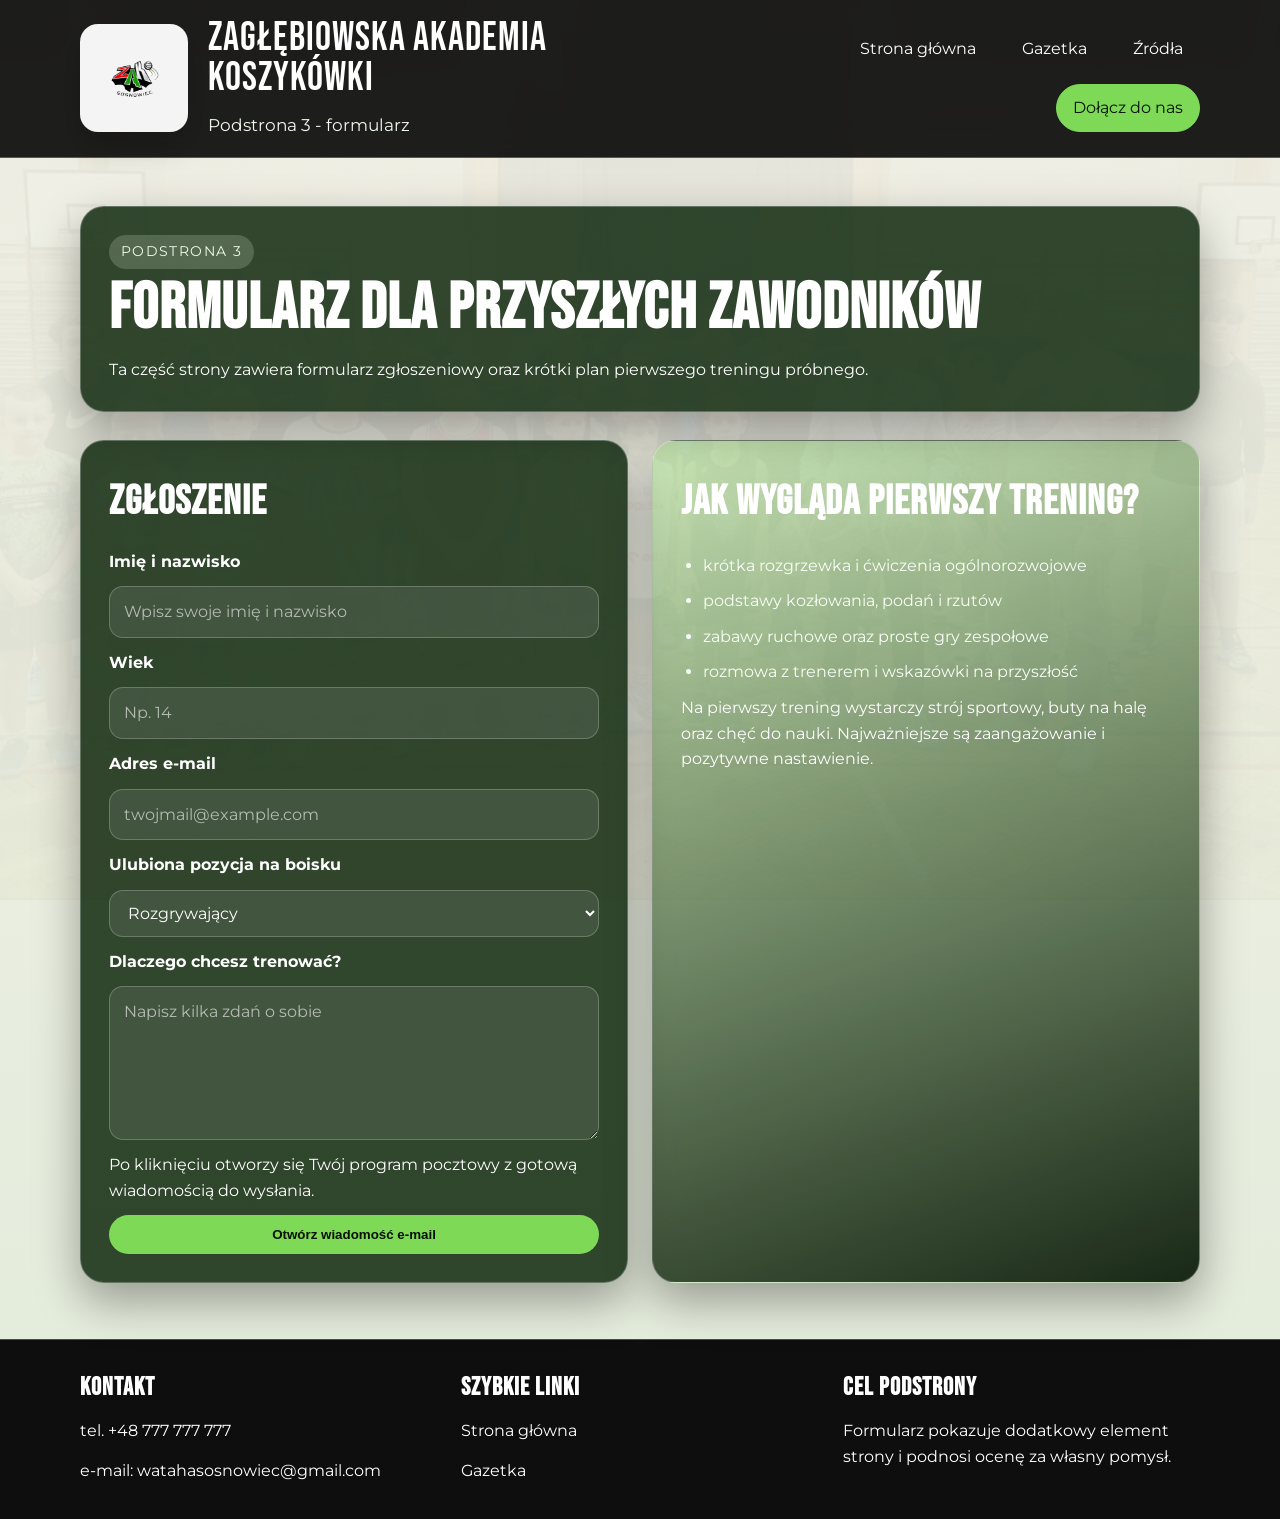
==== dolacz.html @ ed59040f "Initial commit - zak website" ====
<!DOCTYPE html>
<html lang="pl">
<head>
    <meta charset="UTF-8">
    <meta name="viewport" content="width=device-width, initial-scale=1.0">
    <title>Dołącz do nas | Zagłębiowska Akademia Koszykówki</title>
    <link rel="icon" href="img/favicon-32x32.png" type="image/png">
    <link rel="preconnect" href="https://fonts.googleapis.com">
    <link rel="preconnect" href="https://fonts.gstatic.com" crossorigin>
    <link href="https://fonts.googleapis.com/css2?family=Bebas+Neue&family=Montserrat:wght@400;500;700&display=swap" rel="stylesheet">
    <link rel="stylesheet" href="style.css">
</head>
<body>
    <header class="site-header">
        <div class="container header-inner">
            <div class="brand">
                <img src="img/zakk.png" alt="Logo Zagłębiowskiej Akademii Koszykówki">
                <div>
                    <p class="brand-title">Zagłębiowska Akademia Koszykówki</p>
                    <p class="brand-subtitle">Podstrona 3 - formularz</p>
                </div>
            </div>

            <nav class="main-nav" aria-label="Nawigacja główna">
                <a href="index.html">Strona główna</a>
                <a href="galeria.html">Gazetka</a>
                <a href="zrodla.html">Źródła</a>
                <a class="active" href="dolacz.html">Dołącz do nas</a>
            </nav>
        </div>
    </header>

    <main class="subpage-main">
        <section class="container page-intro">
            <p class="section-kicker">Podstrona 3</p>
            <h1>Formularz dla przyszłych zawodników</h1>
            <p>
                Ta część strony zawiera formularz zgłoszeniowy
                oraz krótki plan pierwszego treningu próbnego.
            </p>
        </section>

        <section class="container split-layout form-layout">
            <article class="card">
                <h2>Zgłoszenie</h2>
                <form class="join-form" action="mailto:watahasosnowiec@gmail.com?subject=Zgloszenie%20do%20akademii" method="post" enctype="text/plain">
                    <label for="name">Imię i nazwisko</label>
                    <input id="name" name="Imie i nazwisko" type="text" placeholder="Wpisz swoje imię i nazwisko" required>

                    <label for="age">Wiek</label>
                    <input id="age" name="Wiek" type="number" min="7" max="20" placeholder="Np. 14" required>

                    <label for="email">Adres e-mail</label>
                    <input id="email" name="Adres e-mail" type="email" placeholder="twojmail@example.com" required>

                    <label for="position">Ulubiona pozycja na boisku</label>
                    <select id="position" name="Ulubiona pozycja na boisku">
                        <option>Rozgrywający</option>
                        <option>Rzucający obrońca</option>
                        <option>Niski skrzydłowy</option>
                        <option>Silny skrzydłowy</option>
                        <option>Środkowy</option>
                    </select>

                    <label for="message">Dlaczego chcesz trenować?</label>
                    <textarea id="message" name="Dlaczego chcesz trenowac" rows="5" placeholder="Napisz kilka zdań o sobie" required></textarea>

                    <p>Po kliknięciu otworzy się Twój program pocztowy z gotową wiadomością do wysłania.</p>
                    <button type="submit" class="button">Otwórz wiadomość e-mail</button>
                </form>
            </article>

            <article class="card card-highlight">
                <h2>Jak wygląda pierwszy trening?</h2>
                <ul class="feature-list feature-list-light">
                    <li>krótka rozgrzewka i ćwiczenia ogólnorozwojowe</li>
                    <li>podstawy kozłowania, podań i rzutów</li>
                    <li>zabawy ruchowe oraz proste gry zespołowe</li>
                    <li>rozmowa z trenerem i wskazówki na przyszłość</li>
                </ul>
                <p>
                    Na pierwszy trening wystarczy strój sportowy, buty na halę oraz chęć do nauki.
                    Najważniejsze są zaangażowanie i pozytywne nastawienie.
                </p>
            </article>
        </section>
    </main>

    <footer class="site-footer">
        <div class="container footer-grid">
            <div>
                <h3>Kontakt</h3>
                <p>tel. <a href="tel:+48777777777">+48 777 777 777</a></p>
                <p>e-mail: <a href="mailto:watahasosnowiec@gmail.com">watahasosnowiec@gmail.com</a></p>
            </div>

            <div>
                <h3>Szybkie linki</h3>
                <p><a href="index.html">Strona główna</a></p>
                <p><a href="galeria.html">Gazetka</a></p>
            </div>

            <div>
                <h3>Cel podstrony</h3>
                <p>Formularz pokazuje dodatkowy element strony i podnosi ocenę za własny pomysł.</p>
            </div>
        </div>
    </footer>
</body>
</html>
---- style.css ----
﻿* {
    box-sizing: border-box;
    margin: 0;
    padding: 0;
}

:root {
    --bg-dark: #050505;
    --bg-panel: rgba(18, 42, 16, 0.86);
    --bg-soft: rgba(236, 244, 228, 0.22);
    --text-main: #ffffff;
    --text-muted: #f1f7ea;
    --accent: #7ed957;
    --accent-dark: #58b93a;
    --accent-alt: #f3f0e6;
    --accent-alt-dark: #dfe8d2;
    --line: rgba(255, 255, 255, 0.26);
    --shadow: 0 18px 45px rgba(0, 0, 0, 0.35);
}

body {
    font-family: "Montserrat", sans-serif;
    color: var(--text-main);
    background:
        linear-gradient(rgba(242, 240, 230, 0.94), rgba(225, 235, 217, 0.96)),
        url("img/zaakk.jpg") center/cover fixed;
    line-height: 1.6;
}

img,
video {
    display: block;
    max-width: 100%;
}

a {
    color: inherit;
    text-decoration: none;
}

.container {
    width: min(1120px, calc(100% - 32px));
    margin: 0 auto;
}

.site-header {
    position: sticky;
    top: 0;
    z-index: 10;
    backdrop-filter: blur(14px);
    background: rgba(0, 0, 0, 0.88);
    border-bottom: 1px solid var(--line);
}

.header-inner {
    display: flex;
    justify-content: space-between;
    align-items: center;
    gap: 20px;
    padding: 18px 0;
}

.brand {
    display: flex;
    align-items: center;
    gap: 20px;
}

.brand img {
    width: 108px;
    height: 108px;
    object-fit: contain;
    background: rgba(255, 255, 255, 0.95);
    border-radius: 18px;
    padding: 10px;
    box-shadow: 0 14px 30px rgba(0, 0, 0, 0.2);
}

.brand-title,
h1,
h2,
h3 {
    font-family: "Bebas Neue", sans-serif;
    letter-spacing: 1px;
}

.brand-title {
    font-size: 2.5rem;
    line-height: 1;
}

.brand-subtitle {
    color: var(--text-muted);
    font-size: 1.05rem;
}

.main-nav {
    display: flex;
    flex-wrap: wrap;
    justify-content: flex-end;
    gap: 12px;
}

.main-nav a {
    padding: 10px 16px;
    border-radius: 999px;
    background: transparent;
    border: 1px solid transparent;
    transition: 0.25s ease;
}

.main-nav a:hover,
.main-nav a.active {
    background: var(--accent);
    color: #041004;
    border-color: var(--accent);
}

.hero,
.about-section,
.news-section,
.subpage-main {
    padding: 48px 0 56px;
}

.hero-grid,
.split-layout,
.links-layout,
.footer-grid,
.form-layout {
    display: grid;
    gap: 24px;
}

.hero-grid,
.split-layout,
.links-layout,
.form-layout {
    grid-template-columns: repeat(2, minmax(0, 1fr));
}

.hero-copy,
.hero-media,
.card,
.mini-card,
.gallery-item,
.page-intro {
    background: var(--bg-panel);
    border: 1px solid var(--line);
    border-radius: 24px;
    box-shadow: var(--shadow);
}

.hero-copy,
.page-intro,
.card {
    padding: 28px;
}

.section-kicker {
    display: inline-block;
    margin-bottom: 10px;
    padding: 6px 12px;
    border-radius: 999px;
    background: rgba(227, 239, 217, 0.2);
    color: #effbe8;
    text-transform: uppercase;
    font-size: 0.85rem;
    letter-spacing: 0.1em;
}

h1 {
    font-size: clamp(2.6rem, 5vw, 4.6rem);
    line-height: 0.95;
    margin-bottom: 18px;
}

h2 {
    font-size: clamp(2rem, 3.2vw, 3rem);
    margin-bottom: 14px;
}

h3 {
    font-size: 1.55rem;
    margin-bottom: 10px;
}

p + p {
    margin-top: 14px;
}

.feature-list,
.goals-list,
.source-list {
    margin-top: 18px;
    padding-left: 22px;
}

.feature-list li,
.goals-list li,
.source-list li {
    margin-bottom: 10px;
}

.hero-actions,
.page-links {
    display: flex;
    flex-wrap: wrap;
    gap: 14px;
    margin-top: 26px;
}

.button {
    display: inline-block;
    padding: 12px 22px;
    border: none;
    border-radius: 999px;
    background: var(--accent);
    color: #041004;
    font-weight: 700;
    cursor: pointer;
    transition: transform 0.2s ease, background 0.2s ease, box-shadow 0.2s ease;
}

.button:hover {
    transform: translateY(-2px);
    background: var(--accent-dark);
    color: #ffffff;
    box-shadow: 0 12px 28px rgba(126, 217, 87, 0.35);
}

.button-secondary {
    background: rgba(243, 240, 230, 0.96);
    color: #092109;
    border: 1px solid rgba(243, 240, 230, 0.72);
}

.button-secondary:hover {
    background: var(--accent-alt-dark);
    border-color: var(--accent-alt);
}

.hero-media {
    position: relative;
    padding: 24px;
}

.hero-media video {
    width: 100%;
    min-height: 320px;
    object-fit: cover;
    border-radius: 20px;
}

.media-card {
    position: absolute;
    padding: 14px 18px;
    border-radius: 18px;
    background: rgba(243, 240, 230, 0.96);
    color: #0a220a;
    box-shadow: var(--shadow);
}

.media-card span {
    display: block;
    font-size: 0.85rem;
    text-transform: uppercase;
    letter-spacing: 0.08em;
}

.media-card strong {
    font-size: 1rem;
}

.media-card-top {
    top: -18px;
    right: 24px;
}

.media-card-bottom {
    bottom: -18px;
    left: 24px;
}

.card-highlight {
    background: linear-gradient(160deg, rgba(126, 217, 87, 0.3), rgba(12, 28, 10, 0.94));
}

.news-grid,
.gallery-grid {
    display: grid;
    gap: 22px;
}

.news-grid {
    grid-template-columns: repeat(3, minmax(0, 1fr));
    margin-top: 24px;
}

.news-showcase {
    display: grid;
    gap: 22px;
    margin-top: 24px;
}

.mini-card {
    overflow: hidden;
}

.mini-card-featured img {
    width: 100%;
    height: min(520px, 56vw);
    object-fit: cover;
    object-position: center;
}

.mini-card img {
    width: 100%;
    height: 220px;
    object-fit: cover;
}

.news-grid-text {
    margin-top: 0;
}

.mini-card-text {
    padding: 22px 0 0;
}

.mini-card h3,
.mini-card p {
    padding: 0 22px;
}

.mini-card h3 {
    margin-top: 18px;
}

.mini-card p {
    padding-bottom: 24px;
}

.page-intro {
    margin-bottom: 28px;
}

.gallery-grid {
    grid-template-columns: repeat(3, minmax(0, 1fr));
}

.gallery-item {
    overflow: hidden;
    text-align: center;
}

.gallery-item-light {
    background: rgba(243, 240, 230, 0.98);
}

.gallery-item a {
    display: block;
}

.gallery-item img {
    width: 100%;
    height: 260px;
    object-fit: cover;
    cursor: pointer;
    transition: transform 0.35s ease, filter 0.35s ease;
}

.gallery-item:hover img {
    transform: scale(1.08);
    filter: brightness(1.08) saturate(1.15);
}

.gallery-item figcaption {
    padding: 16px 14px 18px;
}

.source-list a:link {
    color: #c8ffb2;
}

.source-list a:visited {
    color: #eef7ee;
}

.source-list a:hover {
    color: #ffffff;
    text-decoration: underline;
}

.source-list a:active {
    color: #19b80f;
}

.join-form {
    display: grid;
    gap: 12px;
}

.join-form label {
    font-weight: 700;
}

.join-form input,
.join-form select,
.join-form textarea {
    width: 100%;
    padding: 12px 14px;
    border: 1px solid rgba(255, 255, 255, 0.22);
    border-radius: 14px;
    background: rgba(255, 255, 255, 0.09);
    color: var(--text-main);
    font: inherit;
}

.join-form input::placeholder,
.join-form textarea::placeholder {
    color: rgba(255, 255, 255, 0.6);
}

.feature-list-light {
    color: #f7fff6;
}

.site-footer {
    padding: 28px 0 36px;
    background: rgba(0, 0, 0, 0.94);
    border-top: 1px solid var(--line);
}

.footer-grid {
    grid-template-columns: repeat(3, minmax(0, 1fr));
}

.site-footer a:hover {
    color: var(--accent-alt);
}

@media (max-width: 900px) {
    .header-inner,
    .hero-grid,
    .split-layout,
    .links-layout,
    .form-layout,
    .footer-grid,
    .news-grid,
    .gallery-grid {
        grid-template-columns: 1fr;
    }

    .header-inner {
        display: grid;
    }

    .main-nav {
        justify-content: flex-start;
    }
}

@media (max-width: 640px) {
    body {
        background-attachment: scroll;
    }

    .container {
        width: min(100% - 20px, 1120px);
    }

    .brand {
        align-items: flex-start;
    }

    .brand img {
        width: 58px;
        height: 58px;
    }

    .hero-copy,
    .hero-media,
    .card,
    .page-intro {
        padding: 20px;
        border-radius: 20px;
    }

    .media-card {
        position: static;
        margin-bottom: 14px;
    }

    .hero-media video {
        min-height: 220px;
    }

    .gallery-item img,
    .mini-card img {
        height: 210px;
    }

    .main-nav a,
    .button {
        width: 100%;
        text-align: center;
    }
}
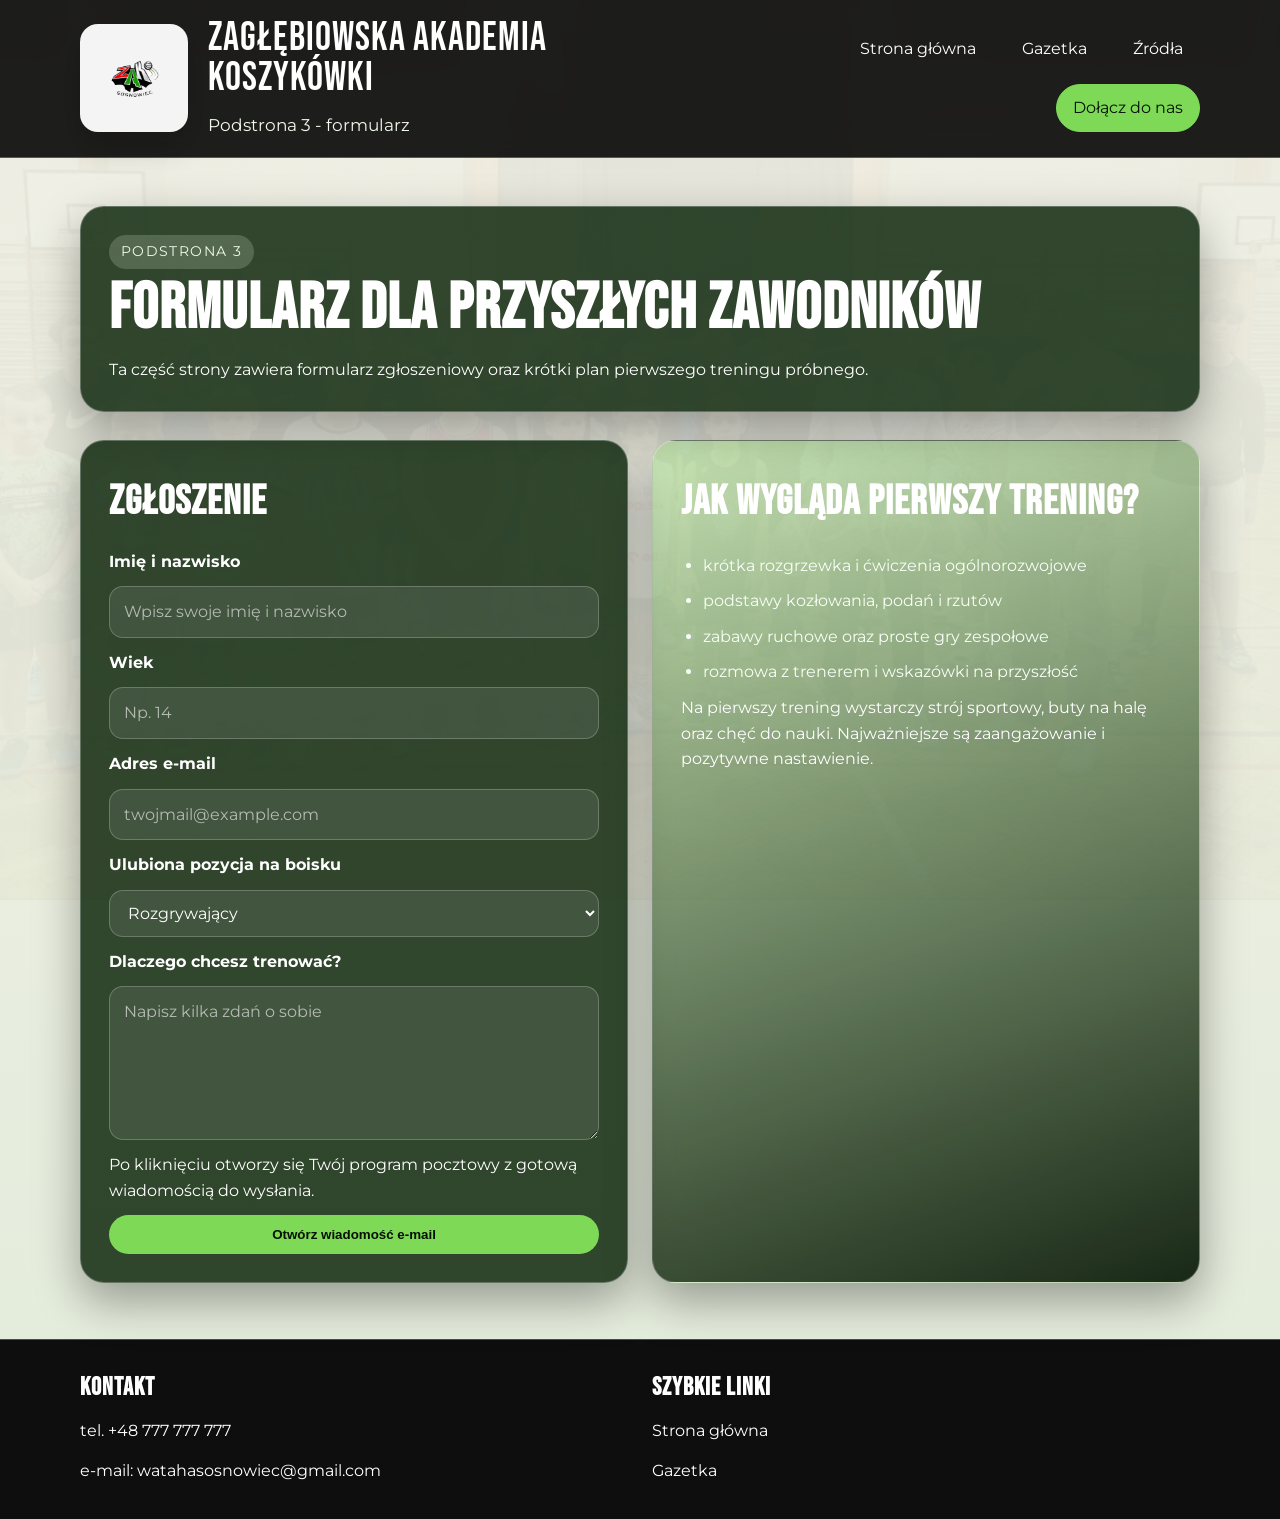
==== commit 4a97c5c4: "added some descriptions to the website and changed the style a bit" ====
--- a/dolacz.html
+++ b/dolacz.html
@@ -8,9 +8,10 @@
     <link rel="preconnect" href="https://fonts.googleapis.com">
     <link rel="preconnect" href="https://fonts.gstatic.com" crossorigin>
     <link href="https://fonts.googleapis.com/css2?family=Bebas+Neue&family=Montserrat:wght@400;500;700&display=swap" rel="stylesheet">
-    <link rel="stylesheet" href="style.css">
+    <link rel="stylesheet" href="style.css?v=3">
 </head>
 <body>
+    <!-- Шапка сайта: логотип + меню -->
     <header class="site-header">
         <div class="container header-inner">
             <div class="brand">
@@ -30,6 +31,7 @@
         </div>
     </header>
 
+    <!-- Основной контент страницы "Dołącz do nas" -->
     <main class="subpage-main">
         <section class="container page-intro">
             <p class="section-kicker">Podstrona 3</p>
@@ -40,17 +42,21 @@
             </p>
         </section>
 
+        <!-- Двухколоночный блок: форма и описание первого тренинга -->
         <section class="container split-layout form-layout">
             <article class="card">
                 <h2>Zgłoszenie</h2>
+                <!-- Отправка без сервера: через почтовый клиент пользователя -->
                 <form class="join-form" action="mailto:watahasosnowiec@gmail.com?subject=Zgloszenie%20do%20akademii" method="post" enctype="text/plain">
                     <label for="name">Imię i nazwisko</label>
                     <input id="name" name="Imie i nazwisko" type="text" placeholder="Wpisz swoje imię i nazwisko" required>
 
                     <label for="age">Wiek</label>
+                    <!-- Ограничение возраста -->
                     <input id="age" name="Wiek" type="number" min="7" max="20" placeholder="Np. 14" required>
 
                     <label for="email">Adres e-mail</label>
+                    <!-- Базовая валидация e-mail в браузере -->
                     <input id="email" name="Adres e-mail" type="email" placeholder="twojmail@example.com" required>
 
                     <label for="position">Ulubiona pozycja na boisku</label>
@@ -86,8 +92,9 @@
         </section>
     </main>
 
+    <!-- Футер: контакты и быстрые ссылки -->
     <footer class="site-footer">
-        <div class="container footer-grid">
+        <div class="container footer-grid footer-grid-two">
             <div>
                 <h3>Kontakt</h3>
                 <p>tel. <a href="tel:+48777777777">+48 777 777 777</a></p>
@@ -99,11 +106,7 @@
                 <p><a href="index.html">Strona główna</a></p>
                 <p><a href="galeria.html">Gazetka</a></p>
             </div>
-
-            <div>
-                <h3>Cel podstrony</h3>
-                <p>Formularz pokazuje dodatkowy element strony i podnosi ocenę za własny pomysł.</p>
-            </div>
+     
         </div>
     </footer>
 </body>
--- a/style.css
+++ b/style.css
@@ -5,6 +5,7 @@
 }
 
 :root {
+    /* Основные переменные темы: цвета, границы и тени */
     --bg-dark: #050505;
     --bg-panel: rgba(18, 42, 16, 0.86);
     --bg-soft: rgba(236, 244, 228, 0.22);
@@ -39,11 +40,13 @@
 }
 
 .container {
+    /* Общий контейнер с ограничением ширины */
     width: min(1120px, calc(100% - 32px));
     margin: 0 auto;
 }
 
 .site-header {
+    /* Фиксированная шапка с размытием фона */
     position: sticky;
     top: 0;
     z-index: 10;
@@ -128,6 +131,7 @@
 .links-layout,
 .footer-grid,
 .form-layout {
+    /* Универсальные сетки для секций */
     display: grid;
     gap: 24px;
 }
@@ -136,6 +140,7 @@
 .split-layout,
 .links-layout,
 .form-layout {
+    /* Базово 2 колонки на десктопе */
     grid-template-columns: repeat(2, minmax(0, 1fr));
 }
 
@@ -211,6 +216,7 @@
 }
 
 .button {
+    /* Базовая кнопка (CTA) */
     display: inline-block;
     padding: 12px 22px;
     border: none;
@@ -397,6 +403,7 @@
 }
 
 .join-form {
+    /* Вертикальный layout формы */
     display: grid;
     gap: 12px;
 }
@@ -436,12 +443,17 @@
     grid-template-columns: repeat(3, minmax(0, 1fr));
 }
 
+.footer-grid-two {
+    /* Вариант футера для 2 колонок (например, dolacz.html) */
+    grid-template-columns: repeat(2, minmax(0, 1fr));
+}
+
 .site-footer a:hover {
     color: var(--accent-alt);
 }
 
 @media (max-width: 900px) {
-    .header-inner,
+    /* Планшеты и небольшие экраны: всё в одну колонку */
     .hero-grid,
     .split-layout,
     .links-layout,
@@ -453,21 +465,40 @@
     }
 
     .header-inner {
-        display: grid;
+        display: flex;
+        flex-direction: column;
+        gap: 14px;
     }
 
     .main-nav {
         justify-content: flex-start;
+        gap: 8px;
     }
 }
 
 @media (max-width: 640px) {
+    /* Телефоны: уплотняем отступы и упрощаем интерфейс */
     body {
         background-attachment: scroll;
     }
 
     .container {
         width: min(100% - 20px, 1120px);
+    }
+
+    .header-inner {
+        gap: 8px;
+    }
+
+    .main-nav {
+        gap: 4px;
+        flex-wrap: wrap;
+    }
+
+    .main-nav a {
+        padding: 6px 10px;
+        font-size: 0.75rem;
+        flex: 0 1 auto;
     }
 
     .brand {
@@ -501,10 +532,8 @@
         height: 210px;
     }
 
-    .main-nav a,
     .button {
         width: 100%;
         text-align: center;
     }
 }
-
